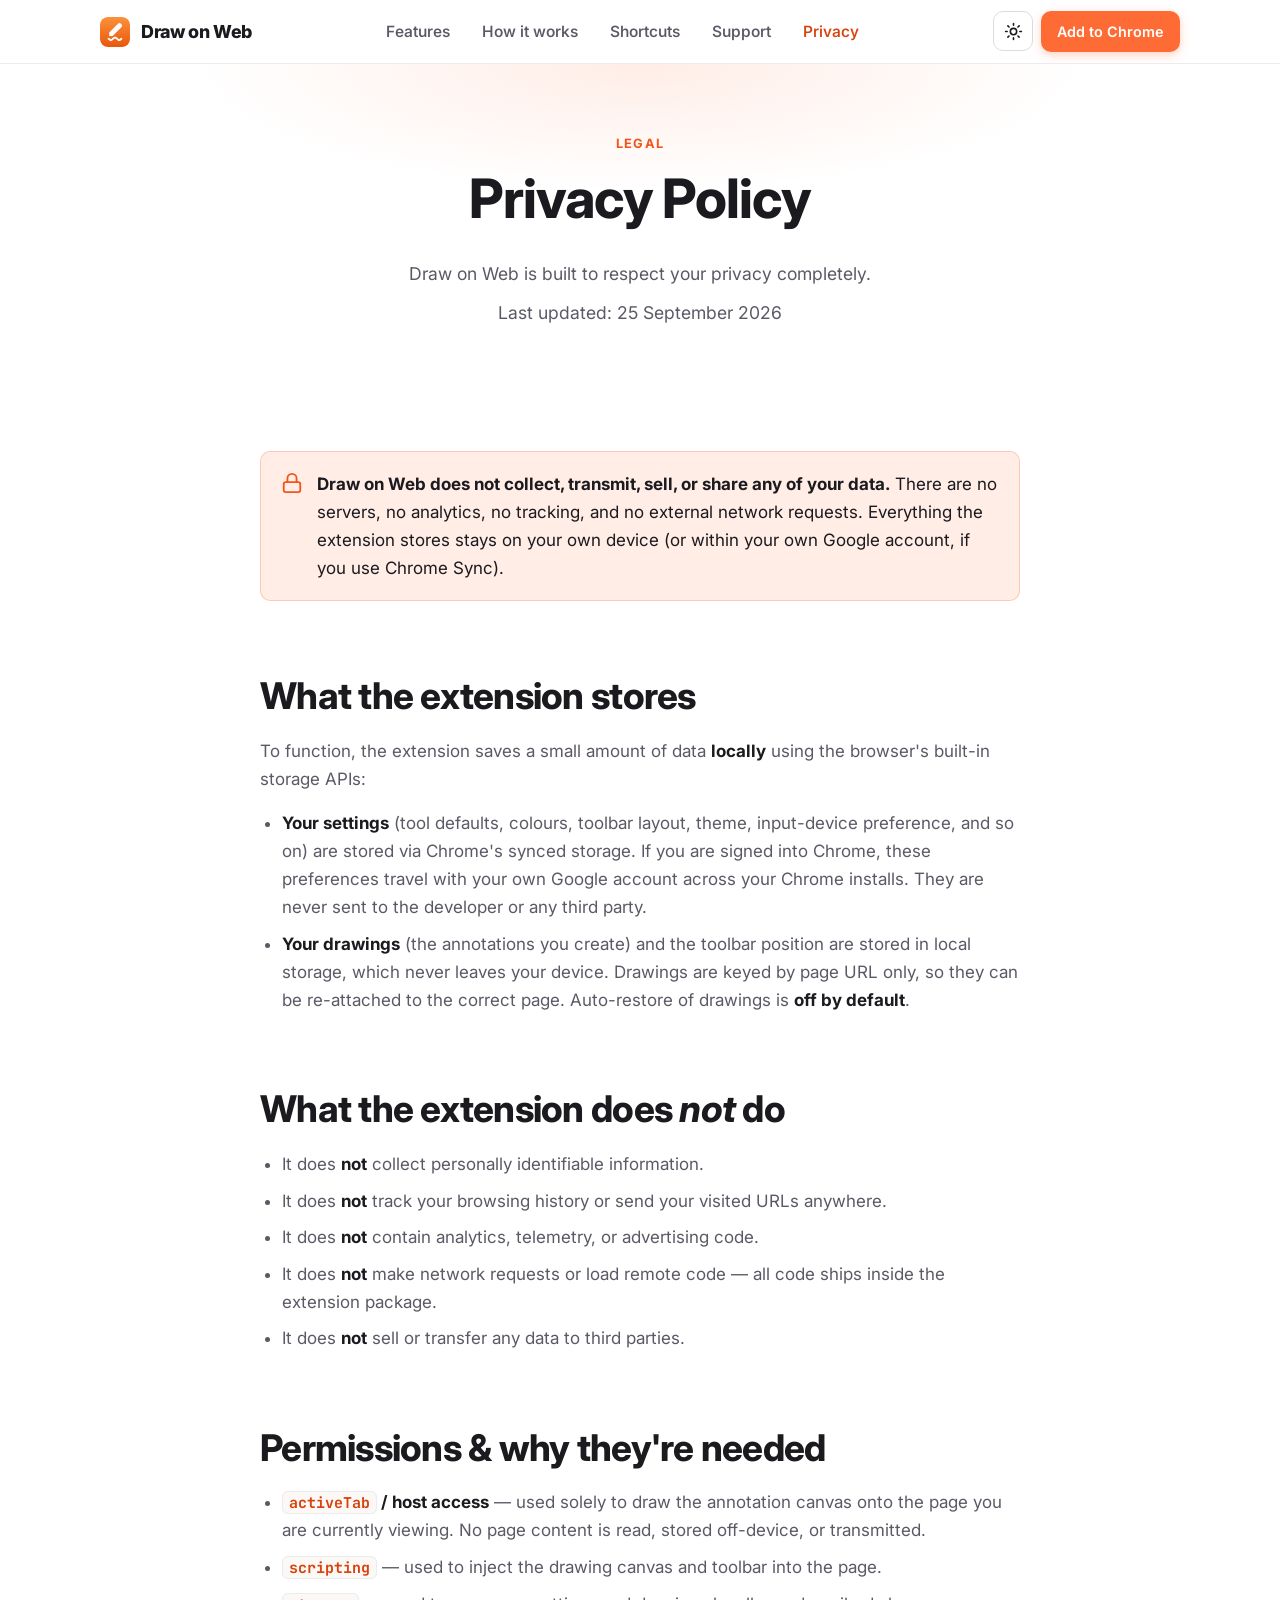
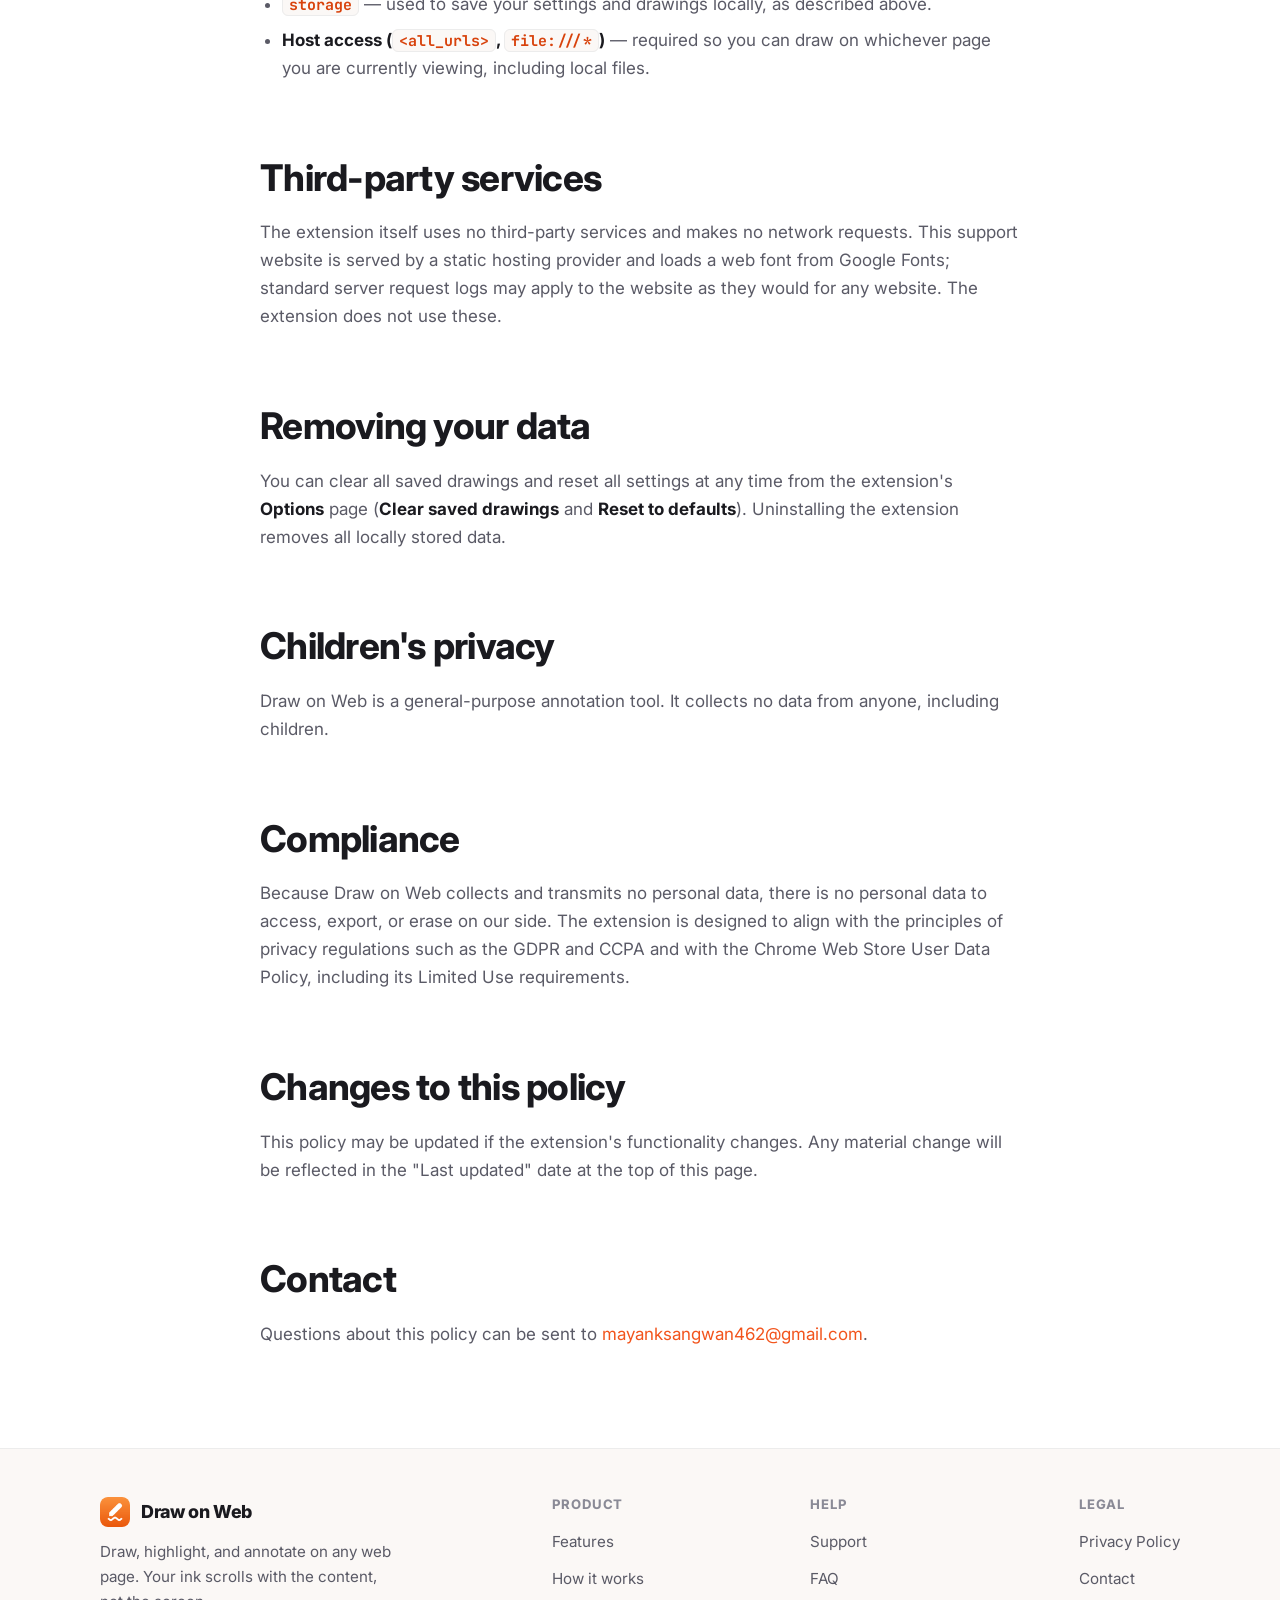
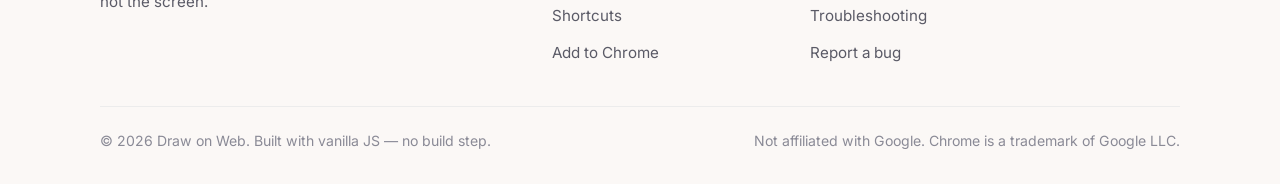
==== docs/privacy.html @ af0098ac "intial commit" ====
<!DOCTYPE html>
<html lang="en" data-theme="light">
<head>
  <meta charset="UTF-8" />
  <meta name="viewport" content="width=device-width, initial-scale=1.0" />
  <title>Privacy Policy — Draw on Web</title>
  <meta name="description" content="Draw on Web collects no personal data. This privacy policy explains what is stored locally on your device and what the extension never does." />
  <meta name="theme-color" content="#ff6b35" />

  <meta property="og:type" content="website" />
  <meta property="og:title" content="Privacy Policy — Draw on Web" />
  <meta property="og:description" content="Draw on Web collects no personal data. No servers, no analytics, no tracking." />
  <meta property="og:image" content="assets/icon-128.png" />

  <link rel="icon" type="image/png" sizes="32x32" href="assets/icon-32.png" />
  <link rel="icon" type="image/png" sizes="16x16" href="assets/icon-16.png" />
  <link rel="apple-touch-icon" href="assets/icon-128.png" />

  <link rel="preconnect" href="https://fonts.googleapis.com" />
  <link rel="preconnect" href="https://fonts.gstatic.com" crossorigin />
  <link href="https://fonts.googleapis.com/css2?family=Inter:wght@400;500;550;600;650;700;750;800&family=JetBrains+Mono:wght@400;500&display=swap" rel="stylesheet" />

  <link rel="stylesheet" href="styles.css" />
</head>
<body>
  <a class="skip-link" href="#main">Skip to content</a>

  <!-- ===================== NAV ===================== -->
  <header class="nav">
    <div class="container nav-inner">
      <a class="brand" href="index.html">
        <img src="assets/icon-48.png" alt="" />
        Draw on Web
      </a>

      <nav class="nav-links" id="nav-links" aria-label="Primary">
        <a href="index.html#features">Features</a>
        <a href="index.html#how">How it works</a>
        <a href="index.html#shortcuts">Shortcuts</a>
        <a href="support.html">Support</a>
        <a href="privacy.html" class="active">Privacy</a>
        <a class="nav-cta" data-store-link href="#">Add to Chrome</a>
      </nav>

      <div class="nav-actions">
        <button class="icon-btn theme-toggle" data-theme-toggle type="button" aria-label="Toggle dark mode" title="Toggle dark mode">
          <svg class="sun" viewBox="0 0 24 24" fill="none" stroke="currentColor" stroke-width="2" stroke-linecap="round" stroke-linejoin="round"><circle cx="12" cy="12" r="4"/><path d="M12 2v2M12 20v2M4.93 4.93l1.41 1.41M17.66 17.66l1.41 1.41M2 12h2M20 12h2M6.34 17.66l-1.41 1.41M19.07 4.93l-1.41 1.41"/></svg>
          <svg class="moon" viewBox="0 0 24 24" fill="none" stroke="currentColor" stroke-width="2" stroke-linecap="round" stroke-linejoin="round"><path d="M12 3a6 6 0 0 0 9 9 9 9 0 1 1-9-9Z"/></svg>
        </button>
        <a class="btn btn-primary nav-cta nav-cta-desktop" data-store-link href="#">Add to Chrome</a>
        <button class="icon-btn menu-toggle" data-menu-toggle type="button" aria-label="Open menu" aria-expanded="false" aria-controls="nav-links">
          <svg viewBox="0 0 24 24" fill="none" stroke="currentColor" stroke-width="2" stroke-linecap="round" stroke-linejoin="round"><line x1="3" y1="6" x2="21" y2="6"/><line x1="3" y1="12" x2="21" y2="12"/><line x1="3" y1="18" x2="21" y2="18"/></svg>
        </button>
      </div>
    </div>
  </header>

  <!-- ===================== HEADER ===================== -->
  <header class="page-header">
    <div class="container">
      <span class="eyebrow">Legal</span>
      <h1>Privacy Policy</h1>
      <p>Draw on Web is built to respect your privacy completely.</p>
      <p class="updated">Last updated: 25 September 2026</p>
    </div>
  </header>

  <main id="main" class="section">
    <div class="container">
      <div class="prose">

        <div class="callout">
          <svg viewBox="0 0 24 24" fill="none" stroke="currentColor" stroke-width="2" stroke-linecap="round" stroke-linejoin="round"><rect x="3" y="11" width="18" height="11" rx="2"/><path d="M7 11V7a5 5 0 0 1 10 0v4"/></svg>
          <p><strong>Draw on Web does not collect, transmit, sell, or share any of your data.</strong> There are no servers, no analytics, no tracking, and no external network requests. Everything the extension stores stays on your own device (or within your own Google account, if you use Chrome Sync).</p>
        </div>

        <h2>What the extension stores</h2>
        <p>To function, the extension saves a small amount of data <strong>locally</strong> using the browser's built-in storage APIs:</p>
        <ul>
          <li><strong>Your settings</strong> (tool defaults, colours, toolbar layout, theme, input-device preference, and so on) are stored via Chrome's synced storage. If you are signed into Chrome, these preferences travel with your own Google account across your Chrome installs. They are never sent to the developer or any third party.</li>
          <li><strong>Your drawings</strong> (the annotations you create) and the toolbar position are stored in local storage, which never leaves your device. Drawings are keyed by page URL only, so they can be re-attached to the correct page. Auto-restore of drawings is <strong>off by default</strong>.</li>
        </ul>

        <h2>What the extension does <em>not</em> do</h2>
        <ul>
          <li>It does <strong>not</strong> collect personally identifiable information.</li>
          <li>It does <strong>not</strong> track your browsing history or send your visited URLs anywhere.</li>
          <li>It does <strong>not</strong> contain analytics, telemetry, or advertising code.</li>
          <li>It does <strong>not</strong> make network requests or load remote code — all code ships inside the extension package.</li>
          <li>It does <strong>not</strong> sell or transfer any data to third parties.</li>
        </ul>

        <h2>Permissions &amp; why they're needed</h2>
        <ul>
          <li><strong><code>activeTab</code> / host access</strong> — used solely to draw the annotation canvas onto the page you are currently viewing. No page content is read, stored off-device, or transmitted.</li>
          <li><strong><code>scripting</code></strong> — used to inject the drawing canvas and toolbar into the page.</li>
          <li><strong><code>storage</code></strong> — used to save your settings and drawings locally, as described above.</li>
          <li><strong>Host access (<code>&lt;all_urls&gt;</code>, <code>file:///*</code>)</strong> — required so you can draw on whichever page you are currently viewing, including local files.</li>
        </ul>

        <h2>Third-party services</h2>
        <p>The extension itself uses no third-party services and makes no network requests. This support website is served by a static hosting provider and loads a web font from Google Fonts; standard server request logs may apply to the website as they would for any website. The extension does not use these.</p>

        <h2>Removing your data</h2>
        <p>You can clear all saved drawings and reset all settings at any time from the extension's <strong>Options</strong> page (<strong>Clear saved drawings</strong> and <strong>Reset to defaults</strong>). Uninstalling the extension removes all locally stored data.</p>

        <h2>Children's privacy</h2>
        <p>Draw on Web is a general-purpose annotation tool. It collects no data from anyone, including children.</p>

        <h2>Compliance</h2>
        <p>Because Draw on Web collects and transmits no personal data, there is no personal data to access, export, or erase on our side. The extension is designed to align with the principles of privacy regulations such as the GDPR and CCPA and with the Chrome Web Store User Data Policy, including its Limited Use requirements.</p>

        <h2>Changes to this policy</h2>
        <p>This policy may be updated if the extension's functionality changes. Any material change will be reflected in the "Last updated" date at the top of this page.</p>

        <h2>Contact</h2>
        <p>Questions about this policy can be sent to <a data-email-link data-email-text href="#">loading…</a>.</p>

      </div>
    </div>
  </main>

  <!-- ===================== FOOTER ===================== -->
  <footer class="footer">
    <div class="container">
      <div class="footer-inner">
        <div>
          <a class="brand" href="index.html"><img src="assets/icon-48.png" alt="" /> Draw on Web</a>
          <p class="footer-about">Draw, highlight, and annotate on any web page. Your ink scrolls with the content, not the screen.</p>
        </div>
        <div class="footer-col">
          <h4>Product</h4>
          <ul>
            <li><a href="index.html#features">Features</a></li>
            <li><a href="index.html#how">How it works</a></li>
            <li><a href="index.html#shortcuts">Shortcuts</a></li>
            <li><a data-store-link href="#">Add to Chrome</a></li>
          </ul>
        </div>
        <div class="footer-col">
          <h4>Help</h4>
          <ul>
            <li><a href="support.html">Support</a></li>
            <li><a href="support.html#faq">FAQ</a></li>
            <li><a href="support.html#troubleshooting">Troubleshooting</a></li>
            <li><a data-issues-link href="#">Report a bug</a></li>
          </ul>
        </div>
        <div class="footer-col">
          <h4>Legal</h4>
          <ul>
            <li><a href="privacy.html">Privacy Policy</a></li>
            <li><a data-email-link href="#">Contact</a></li>
          </ul>
        </div>
      </div>
      <div class="footer-bottom">
        <span>© <span data-year>2026</span> Draw on Web. Built with vanilla JS — no build step.</span>
        <span>Not affiliated with Google. Chrome is a trademark of Google LLC.</span>
      </div>
    </div>
  </footer>

  <script src="script.js"></script>
</body>
</html>
---- docs/styles.css ----
/* ==========================================================================
   Draw on Web — support site styles
   Hand-written CSS, no framework. Light theme by default; [data-theme="dark"]
   on <html> flips the design tokens. All colors/spacing live in :root so the
   whole site re-themes from one place.
   ========================================================================== */

/* ---- Design tokens ------------------------------------------------------- */
:root {
  /* Brand */
  --brand: #ff6b35;
  --brand-600: #f2541c;
  --brand-700: #d8420c;
  --brand-soft: rgba(255, 107, 53, 0.12);

  /* Light surfaces */
  --bg: #ffffff;
  --bg-alt: #fbf8f6;
  --bg-elevated: #ffffff;
  --card: #ffffff;
  --border: #ececec;
  --border-strong: #dcdcdc;

  /* Text */
  --text: #1a1a1f;
  --text-dim: #5a5a66;
  --text-faint: #8a8a96;
  --on-brand: #ffffff;

  /* Effects */
  --shadow-sm: 0 1px 2px rgba(17, 17, 26, 0.05), 0 2px 6px rgba(17, 17, 26, 0.04);
  --shadow-md: 0 4px 12px rgba(17, 17, 26, 0.08), 0 10px 30px rgba(17, 17, 26, 0.06);
  --shadow-lg: 0 10px 40px rgba(17, 17, 26, 0.12);
  --ring: 0 0 0 3px rgba(255, 107, 53, 0.35);

  /* Shape */
  --radius-sm: 10px;
  --radius: 16px;
  --radius-lg: 24px;

  /* Layout */
  --maxw: 1120px;
  --nav-h: 64px;

  --font: "Inter", system-ui, -apple-system, "Segoe UI", Roboto, Helvetica, Arial, sans-serif;
  --mono: "JetBrains Mono", ui-monospace, "SFMono-Regular", Menlo, Consolas, monospace;
}

/* Dark theme */
[data-theme="dark"] {
  --bg: #0e0e12;
  --bg-alt: #15151b;
  --bg-elevated: #1a1a22;
  --card: #17171e;
  --border: #26262f;
  --border-strong: #33333f;

  --text: #f3f3f6;
  --text-dim: #b6b6c2;
  --text-faint: #80808e;

  --brand-soft: rgba(255, 107, 53, 0.16);
  --shadow-sm: 0 1px 2px rgba(0, 0, 0, 0.4);
  --shadow-md: 0 8px 24px rgba(0, 0, 0, 0.45);
  --shadow-lg: 0 16px 48px rgba(0, 0, 0, 0.55);
}

/* ---- Base ---------------------------------------------------------------- */
*,
*::before,
*::after { box-sizing: border-box; }

html {
  scroll-behavior: smooth;
  scroll-padding-top: calc(var(--nav-h) + 16px);
  -webkit-text-size-adjust: 100%;
}

@media (prefers-reduced-motion: reduce) {
  html { scroll-behavior: auto; }
  *, *::before, *::after { animation-duration: 0.001ms !important; transition-duration: 0.001ms !important; }
}

body {
  margin: 0;
  font-family: var(--font);
  background: var(--bg);
  color: var(--text);
  line-height: 1.65;
  font-size: 17px;
  -webkit-font-smoothing: antialiased;
  text-rendering: optimizeLegibility;
  transition: background-color 0.3s ease, color 0.3s ease;
}

img { max-width: 100%; display: block; }

a { color: var(--brand-600); text-decoration: none; }
a:hover { text-decoration: underline; }

h1, h2, h3, h4 { line-height: 1.2; letter-spacing: -0.02em; margin: 0 0 0.5em; font-weight: 750; }
h1 { font-size: clamp(2.1rem, 5vw, 3.4rem); }
h2 { font-size: clamp(1.6rem, 3.4vw, 2.3rem); }
h3 { font-size: 1.2rem; }
p { margin: 0 0 1rem; }

:focus-visible { outline: none; box-shadow: var(--ring); border-radius: 6px; }

.container { width: 100%; max-width: var(--maxw); margin: 0 auto; padding: 0 20px; }

.section { padding: 84px 0; }
.section-alt { background: var(--bg-alt); }

.eyebrow {
  display: inline-block;
  font-size: 0.8rem;
  font-weight: 700;
  letter-spacing: 0.08em;
  text-transform: uppercase;
  color: var(--brand-600);
  margin-bottom: 12px;
}

.section-head { max-width: 680px; margin: 0 auto 48px; text-align: center; }
.section-head p { color: var(--text-dim); font-size: 1.08rem; margin: 0; }

.lead { font-size: 1.15rem; color: var(--text-dim); }

/* ---- Skip link ----------------------------------------------------------- */
.skip-link {
  position: absolute;
  left: -9999px;
  top: 8px;
  z-index: 200;
  background: var(--brand);
  color: #fff;
  padding: 10px 16px;
  border-radius: 8px;
}
.skip-link:focus { left: 16px; }

/* ---- Buttons ------------------------------------------------------------- */
.btn {
  display: inline-flex;
  align-items: center;
  gap: 9px;
  font-family: inherit;
  font-size: 1rem;
  font-weight: 650;
  padding: 13px 24px;
  border-radius: var(--radius-sm);
  border: 1px solid transparent;
  cursor: pointer;
  transition: transform 0.15s ease, box-shadow 0.2s ease, background-color 0.2s ease, border-color 0.2s ease;
  white-space: nowrap;
  text-decoration: none;
}
.btn:hover { text-decoration: none; transform: translateY(-2px); }
.btn:active { transform: translateY(0); }

.btn-primary {
  background: var(--brand);
  color: var(--on-brand);
  box-shadow: 0 6px 18px rgba(255, 107, 53, 0.35);
}
.btn-primary:hover { background: var(--brand-600); box-shadow: 0 10px 26px rgba(255, 107, 53, 0.45); }

.btn-ghost {
  background: transparent;
  color: var(--text);
  border-color: var(--border-strong);
}
.btn-ghost:hover { background: var(--brand-soft); border-color: var(--brand); color: var(--brand-700); }

.btn-lg { padding: 16px 30px; font-size: 1.08rem; }

.btn svg { width: 19px; height: 19px; }

/* ---- Nav ----------------------------------------------------------------- */
.nav {
  position: sticky;
  top: 0;
  z-index: 100;
  height: var(--nav-h);
  background: color-mix(in srgb, var(--bg) 82%, transparent);
  backdrop-filter: saturate(180%) blur(14px);
  -webkit-backdrop-filter: saturate(180%) blur(14px);
  border-bottom: 1px solid var(--border);
}
.nav-inner {
  height: 100%;
  display: flex;
  align-items: center;
  justify-content: space-between;
  gap: 16px;
}
.brand {
  display: inline-flex;
  align-items: center;
  gap: 11px;
  font-weight: 800;
  font-size: 1.12rem;
  color: var(--text);
  letter-spacing: -0.02em;
}
.brand:hover { text-decoration: none; }
.brand img { width: 30px; height: 30px; border-radius: 8px; }

.nav-links { display: flex; align-items: center; gap: 4px; }
.nav-links a {
  color: var(--text-dim);
  font-weight: 550;
  font-size: 0.97rem;
  padding: 8px 14px;
  border-radius: 9px;
  transition: color 0.15s ease, background-color 0.15s ease;
}
.nav-links a:hover { color: var(--text); background: var(--brand-soft); text-decoration: none; }
.nav-links a.active { color: var(--brand-700); }

.nav-actions { display: flex; align-items: center; gap: 8px; }

.icon-btn {
  display: inline-grid;
  place-items: center;
  width: 40px;
  height: 40px;
  border-radius: 10px;
  border: 1px solid var(--border-strong);
  background: var(--bg-elevated);
  color: var(--text);
  cursor: pointer;
  transition: background-color 0.15s ease, border-color 0.15s ease, color 0.15s ease;
}
.icon-btn:hover { background: var(--brand-soft); border-color: var(--brand); color: var(--brand-700); }
.icon-btn svg { width: 19px; height: 19px; }

/* Theme toggle shows sun or moon depending on current theme */
.theme-toggle .moon { display: none; }
[data-theme="dark"] .theme-toggle .moon { display: block; }
[data-theme="dark"] .theme-toggle .sun { display: none; }

/* "Add to Chrome" CTAs. On desktop the compact button in nav-actions is shown
   and the plain text link inside the dropdown is hidden; on mobile it flips. */
.nav-links .nav-cta { display: none; }
.nav .btn.nav-cta-desktop {
  display: inline-flex;
  padding: 8px 15px;
  font-size: 0.9rem;
  font-weight: 600;
  border-radius: 10px;
  box-shadow: 0 3px 10px rgba(255, 107, 53, 0.3);
}

/* Mobile menu toggle (hamburger) */
.menu-toggle { display: none; }

@media (max-width: 860px) {
  .nav-links {
    position: fixed;
    inset: var(--nav-h) 0 auto 0;
    flex-direction: column;
    align-items: stretch;
    gap: 2px;
    padding: 12px 16px 20px;
    background: var(--bg);
    border-bottom: 1px solid var(--border);
    box-shadow: var(--shadow-md);
    transform: translateY(-140%);
    transition: transform 0.28s cubic-bezier(0.22, 1, 0.36, 1);
    visibility: hidden;
  }
  .nav-links.open { transform: translateY(0); visibility: visible; }
  .nav-links a { padding: 13px 14px; font-size: 1.05rem; }
  .menu-toggle { display: inline-grid; }
  .nav .btn.nav-cta-desktop { display: none; }
  .nav-links .nav-cta { display: block; color: var(--brand-700); font-weight: 650; }
}

/* ---- Hero ---------------------------------------------------------------- */
.hero {
  position: relative;
  overflow: hidden;
  padding: 92px 0 72px;
  text-align: center;
}
.hero::before {
  content: "";
  position: absolute;
  inset: 0;
  background:
    radial-gradient(60% 55% at 50% -8%, var(--brand-soft), transparent 70%),
    radial-gradient(40% 40% at 85% 20%, rgba(255, 107, 53, 0.08), transparent 70%);
  pointer-events: none;
}
.hero > .container { position: relative; }

.pill {
  display: inline-flex;
  align-items: center;
  gap: 8px;
  padding: 6px 14px;
  border-radius: 999px;
  background: var(--brand-soft);
  color: var(--brand-700);
  font-size: 0.86rem;
  font-weight: 650;
  border: 1px solid color-mix(in srgb, var(--brand) 30%, transparent);
  margin-bottom: 22px;
}

.hero h1 { max-width: 15ch; margin-inline: auto; }
.hero .grad { color: var(--brand); }
.hero-sub {
  max-width: 60ch;
  margin: 18px auto 32px;
  font-size: 1.2rem;
  color: var(--text-dim);
}
.hero-cta { display: flex; gap: 14px; justify-content: center; flex-wrap: wrap; }
.hero-note { margin-top: 18px; font-size: 0.92rem; color: var(--text-faint); }

/* Faux browser mock for the hero visual / screenshots */
.mock {
  margin-top: 56px;
  border-radius: var(--radius-lg);
  border: 1px solid var(--border);
  background: var(--card);
  box-shadow: var(--shadow-lg);
  overflow: hidden;
}
.mock-bar {
  display: flex;
  align-items: center;
  gap: 7px;
  padding: 13px 16px;
  border-bottom: 1px solid var(--border);
  background: var(--bg-alt);
}
.mock-bar .dot { width: 11px; height: 11px; border-radius: 50%; background: var(--border-strong); }
.mock-bar .dot:nth-child(1) { background: #ff5f57; }
.mock-bar .dot:nth-child(2) { background: #febc2e; }
.mock-bar .dot:nth-child(3) { background: #28c840; }
.mock-bar .url {
  margin-left: 12px;
  flex: 1;
  height: 26px;
  border-radius: 7px;
  background: var(--bg);
  border: 1px solid var(--border);
  display: flex;
  align-items: center;
  padding: 0 12px;
  font-size: 0.8rem;
  color: var(--text-faint);
  font-family: var(--mono);
}

/* Reusable screenshot placeholder */
.shot {
  position: relative;
  aspect-ratio: 16 / 9;
  display: grid;
  place-items: center;
  text-align: center;
  padding: 24px;
  color: var(--text-faint);
  background:
    repeating-linear-gradient(45deg, var(--bg-alt), var(--bg-alt) 14px, var(--bg) 14px, var(--bg) 28px);
}
.shot-inner {
  display: grid;
  gap: 10px;
  justify-items: center;
  max-width: 420px;
}
.shot svg { width: 42px; height: 42px; color: var(--brand); opacity: 0.8; }
.shot b { color: var(--text-dim); font-size: 1rem; }
.shot span { font-size: 0.86rem; }
.shot.in-card { border-radius: var(--radius); border: 1px dashed var(--border-strong); overflow: hidden; }

/* ---- Feature grid -------------------------------------------------------- */
.grid { display: grid; gap: 22px; }
.grid-3 { grid-template-columns: repeat(3, 1fr); }
.grid-2 { grid-template-columns: repeat(2, 1fr); }
@media (max-width: 900px) { .grid-3 { grid-template-columns: repeat(2, 1fr); } }
@media (max-width: 620px) { .grid-3, .grid-2 { grid-template-columns: 1fr; } }

.card {
  background: var(--card);
  border: 1px solid var(--border);
  border-radius: var(--radius);
  padding: 26px;
  box-shadow: var(--shadow-sm);
  transition: transform 0.2s ease, box-shadow 0.2s ease, border-color 0.2s ease;
}
.card:hover { transform: translateY(-4px); box-shadow: var(--shadow-md); border-color: var(--border-strong); }
.card h3 { margin-bottom: 8px; }
.card p { color: var(--text-dim); margin: 0; font-size: 0.98rem; }

.feature-ico {
  display: inline-grid;
  place-items: center;
  width: 46px;
  height: 46px;
  border-radius: 12px;
  background: var(--brand-soft);
  color: var(--brand-600);
  margin-bottom: 16px;
}
.feature-ico svg { width: 24px; height: 24px; }

/* ---- Steps --------------------------------------------------------------- */
.steps { display: grid; grid-template-columns: repeat(4, 1fr); gap: 22px; counter-reset: step; }
@media (max-width: 900px) { .steps { grid-template-columns: repeat(2, 1fr); } }
@media (max-width: 520px) { .steps { grid-template-columns: 1fr; } }
.step {
  position: relative;
  padding: 26px 22px 22px;
  background: var(--card);
  border: 1px solid var(--border);
  border-radius: var(--radius);
  box-shadow: var(--shadow-sm);
}
.step .num {
  display: inline-grid;
  place-items: center;
  width: 38px;
  height: 38px;
  border-radius: 11px;
  background: var(--brand);
  color: #fff;
  font-weight: 800;
  margin-bottom: 14px;
}
.step h3 { margin-bottom: 6px; font-size: 1.08rem; }
.step p { color: var(--text-dim); margin: 0; font-size: 0.95rem; }

/* ---- Keyboard shortcuts -------------------------------------------------- */
kbd {
  display: inline-block;
  min-width: 26px;
  text-align: center;
  padding: 3px 8px;
  font-family: var(--mono);
  font-size: 0.82rem;
  line-height: 1.4;
  color: var(--text);
  background: var(--bg-elevated);
  border: 1px solid var(--border-strong);
  border-bottom-width: 2px;
  border-radius: 7px;
  box-shadow: var(--shadow-sm);
}

.table-wrap {
  overflow-x: auto;
  border: 1px solid var(--border);
  border-radius: var(--radius);
  background: var(--card);
  box-shadow: var(--shadow-sm);
}
table { width: 100%; border-collapse: collapse; font-size: 0.97rem; }
th, td { text-align: left; padding: 14px 18px; border-bottom: 1px solid var(--border); vertical-align: middle; }
th { font-size: 0.78rem; text-transform: uppercase; letter-spacing: 0.06em; color: var(--text-faint); background: var(--bg-alt); }
tr:last-child td { border-bottom: none; }
td .t-name { font-weight: 600; }
td .t-note { color: var(--text-dim); }

/* Compact shortcut chips grid (used on homepage) */
.keys { display: grid; grid-template-columns: repeat(auto-fill, minmax(230px, 1fr)); gap: 12px; }
.key-row {
  display: flex;
  align-items: center;
  justify-content: space-between;
  gap: 14px;
  padding: 14px 16px;
  background: var(--card);
  border: 1px solid var(--border);
  border-radius: var(--radius-sm);
}
.key-row span { color: var(--text-dim); font-size: 0.95rem; }
.key-row .combo { display: inline-flex; gap: 5px; align-items: center; flex-shrink: 0; }

/* ---- Prose (support / privacy body copy) --------------------------------- */
.prose { max-width: 760px; margin: 0 auto; }
.prose h2 { margin-top: 2em; scroll-margin-top: calc(var(--nav-h) + 20px); }
.prose h2:first-child { margin-top: 0; }
.prose h3 { margin-top: 1.6em; }
.prose ul, .prose ol { padding-left: 1.3em; margin: 0 0 1.2em; }
.prose li { margin-bottom: 0.5em; color: var(--text-dim); }
.prose li strong, .prose p strong { color: var(--text); }
.prose p { color: var(--text-dim); }

.callout {
  display: flex;
  gap: 14px;
  padding: 18px 20px;
  border-radius: var(--radius-sm);
  background: var(--brand-soft);
  border: 1px solid color-mix(in srgb, var(--brand) 28%, transparent);
  margin: 0 0 1.4em;
}
.callout svg { width: 22px; height: 22px; color: var(--brand-600); flex-shrink: 0; margin-top: 2px; }
.callout p { margin: 0; color: var(--text); }
.callout.warn { background: rgba(255, 184, 0, 0.12); border-color: rgba(255, 184, 0, 0.4); }
.callout.warn svg { color: #c98a00; }

code {
  font-family: var(--mono);
  font-size: 0.88em;
  background: var(--bg-alt);
  border: 1px solid var(--border);
  padding: 1px 6px;
  border-radius: 6px;
  color: var(--brand-700);
}
pre {
  background: var(--bg-alt);
  border: 1px solid var(--border);
  border-radius: var(--radius-sm);
  padding: 16px 18px;
  overflow-x: auto;
  font-family: var(--mono);
  font-size: 0.86rem;
  line-height: 1.6;
  color: var(--text);
}
pre code { background: none; border: none; padding: 0; color: inherit; }

/* ---- FAQ accordion ------------------------------------------------------- */
.faq { max-width: 820px; margin: 0 auto; display: grid; gap: 12px; }
.faq-item {
  background: var(--card);
  border: 1px solid var(--border);
  border-radius: var(--radius-sm);
  overflow: hidden;
  transition: border-color 0.2s ease, box-shadow 0.2s ease;
}
.faq-item.open { border-color: var(--brand); box-shadow: var(--shadow-sm); }
.faq-q {
  width: 100%;
  display: flex;
  align-items: center;
  justify-content: space-between;
  gap: 16px;
  padding: 18px 20px;
  background: none;
  border: none;
  font-family: inherit;
  font-size: 1.03rem;
  font-weight: 600;
  color: var(--text);
  text-align: left;
  cursor: pointer;
}
.faq-q .chev { flex-shrink: 0; transition: transform 0.25s ease; color: var(--brand-600); }
.faq-item.open .chev { transform: rotate(180deg); }
.faq-a { max-height: 0; overflow: hidden; transition: max-height 0.3s ease; }
.faq-a-inner { padding: 0 20px 18px; color: var(--text-dim); }
.faq-a-inner p { margin: 0; }
.faq-a-inner p + p { margin-top: 0.8em; }

/* ---- Contact / anchor cards --------------------------------------------- */
.contact-grid { display: grid; grid-template-columns: repeat(3, 1fr); gap: 18px; }
@media (max-width: 760px) { .contact-grid { grid-template-columns: 1fr; } }
.contact-card { text-align: center; }
.contact-card .feature-ico { margin-inline: auto; }
.contact-card a { font-weight: 650; }

/* ---- CTA band ------------------------------------------------------------ */
.cta-band {
  text-align: center;
  padding: 72px 28px;
  border-radius: var(--radius-lg);
  background: linear-gradient(135deg, var(--brand), var(--brand-700));
  color: #fff;
  box-shadow: var(--shadow-lg);
}
.cta-band h2 { color: #fff; }
.cta-band p { color: rgba(255, 255, 255, 0.9); max-width: 48ch; margin: 0 auto 26px; font-size: 1.1rem; }
.cta-band .btn-primary { background: #fff; color: var(--brand-700); box-shadow: 0 8px 24px rgba(0,0,0,0.2); }
.cta-band .btn-primary:hover { background: #fff5f0; }

/* ---- Footer -------------------------------------------------------------- */
.footer {
  border-top: 1px solid var(--border);
  background: var(--bg-alt);
  padding: 48px 0 32px;
}
.footer-inner { display: flex; justify-content: space-between; gap: 32px; flex-wrap: wrap; }
.footer .brand { margin-bottom: 12px; }
.footer-col h4 { font-size: 0.82rem; text-transform: uppercase; letter-spacing: 0.06em; color: var(--text-faint); margin-bottom: 14px; }
.footer-col ul { list-style: none; padding: 0; margin: 0; display: grid; gap: 9px; }
.footer-col a { color: var(--text-dim); font-size: 0.95rem; }
.footer-col a:hover { color: var(--brand-600); }
.footer-about { max-width: 300px; color: var(--text-dim); font-size: 0.95rem; }
.footer-bottom {
  margin-top: 40px;
  padding-top: 22px;
  border-top: 1px solid var(--border);
  display: flex;
  justify-content: space-between;
  gap: 16px;
  flex-wrap: wrap;
  color: var(--text-faint);
  font-size: 0.88rem;
}

/* ---- Scroll-reveal animation -------------------------------------------- */
.reveal { opacity: 0; transform: translateY(18px); transition: opacity 0.6s ease, transform 0.6s ease; }
.reveal.visible { opacity: 1; transform: none; }

/* ---- Page header (support / privacy) ------------------------------------ */
.page-header {
  padding: 64px 0 40px;
  text-align: center;
  background:
    radial-gradient(50% 60% at 50% 0%, var(--brand-soft), transparent 70%);
}
.page-header p { color: var(--text-dim); max-width: 60ch; margin: 10px auto 0; font-size: 1.1rem; }
.updated { font-size: 0.9rem; color: var(--text-faint); margin-top: 14px; }
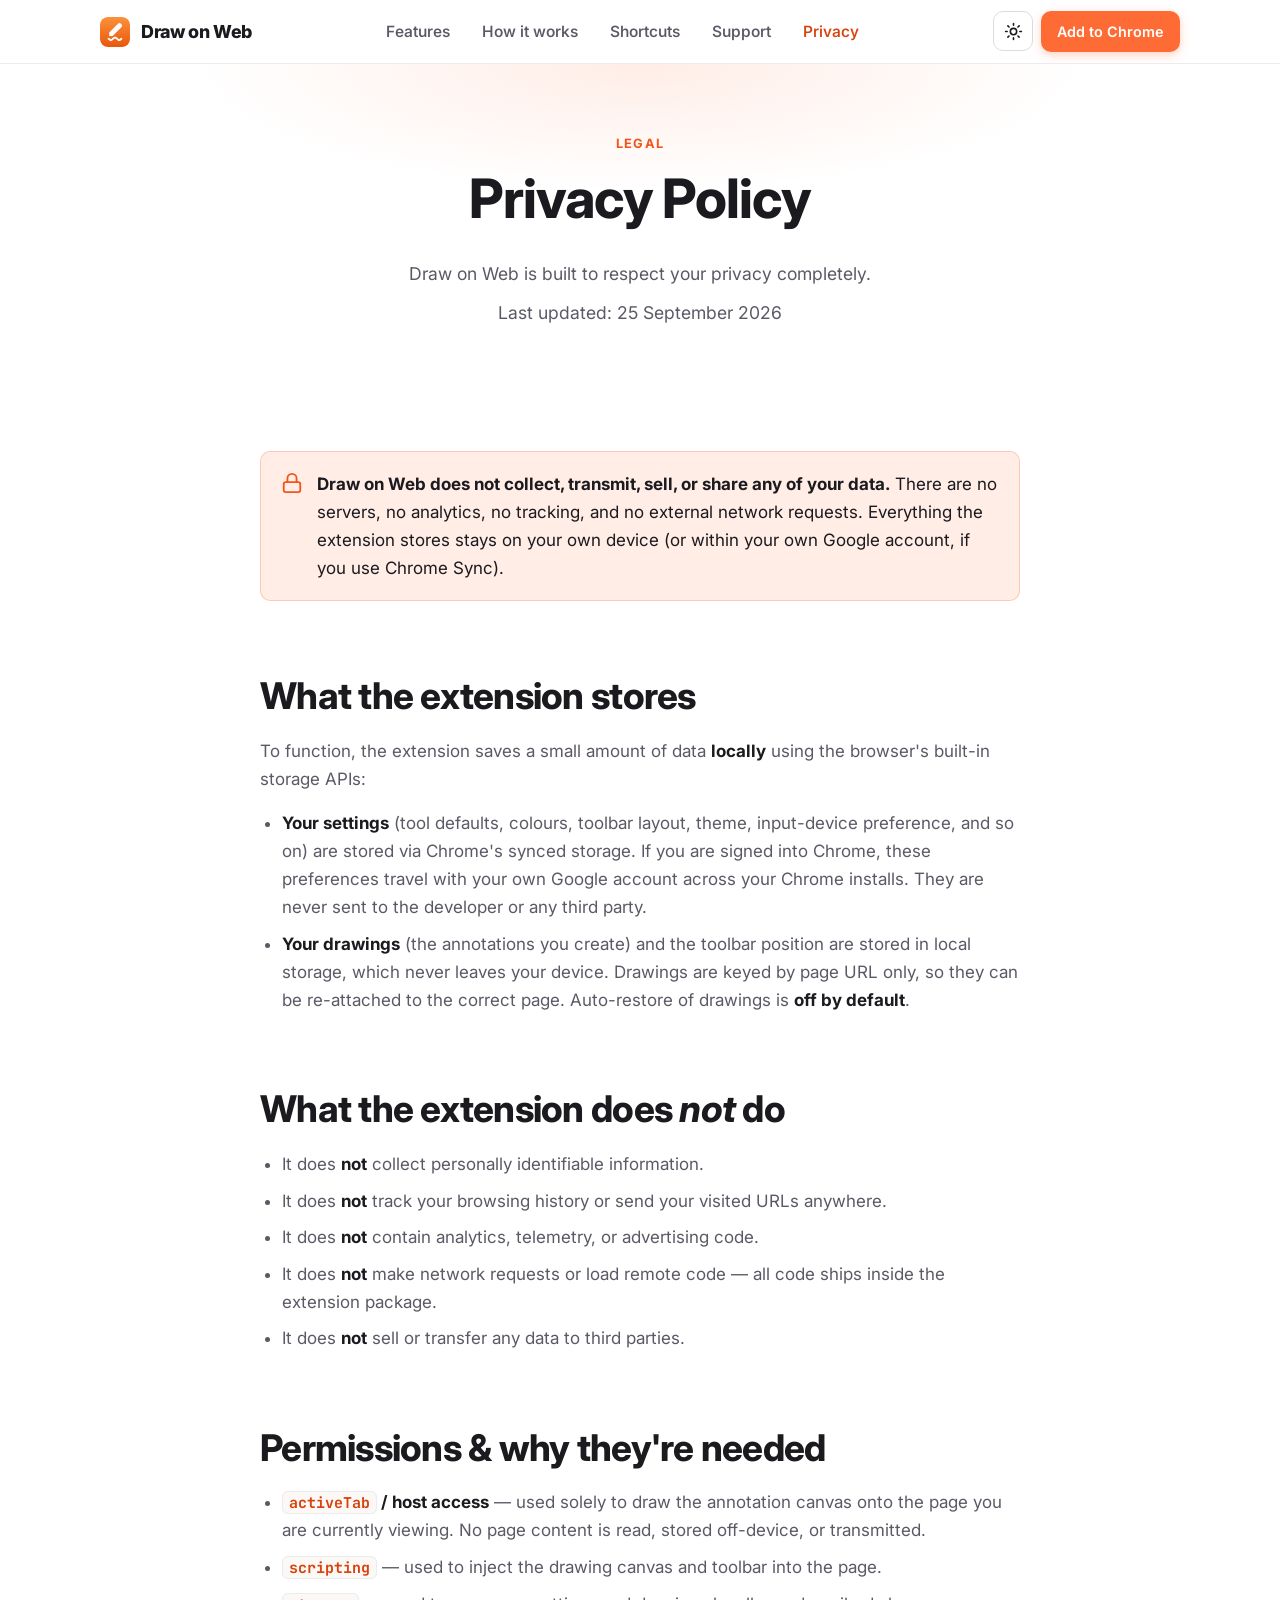
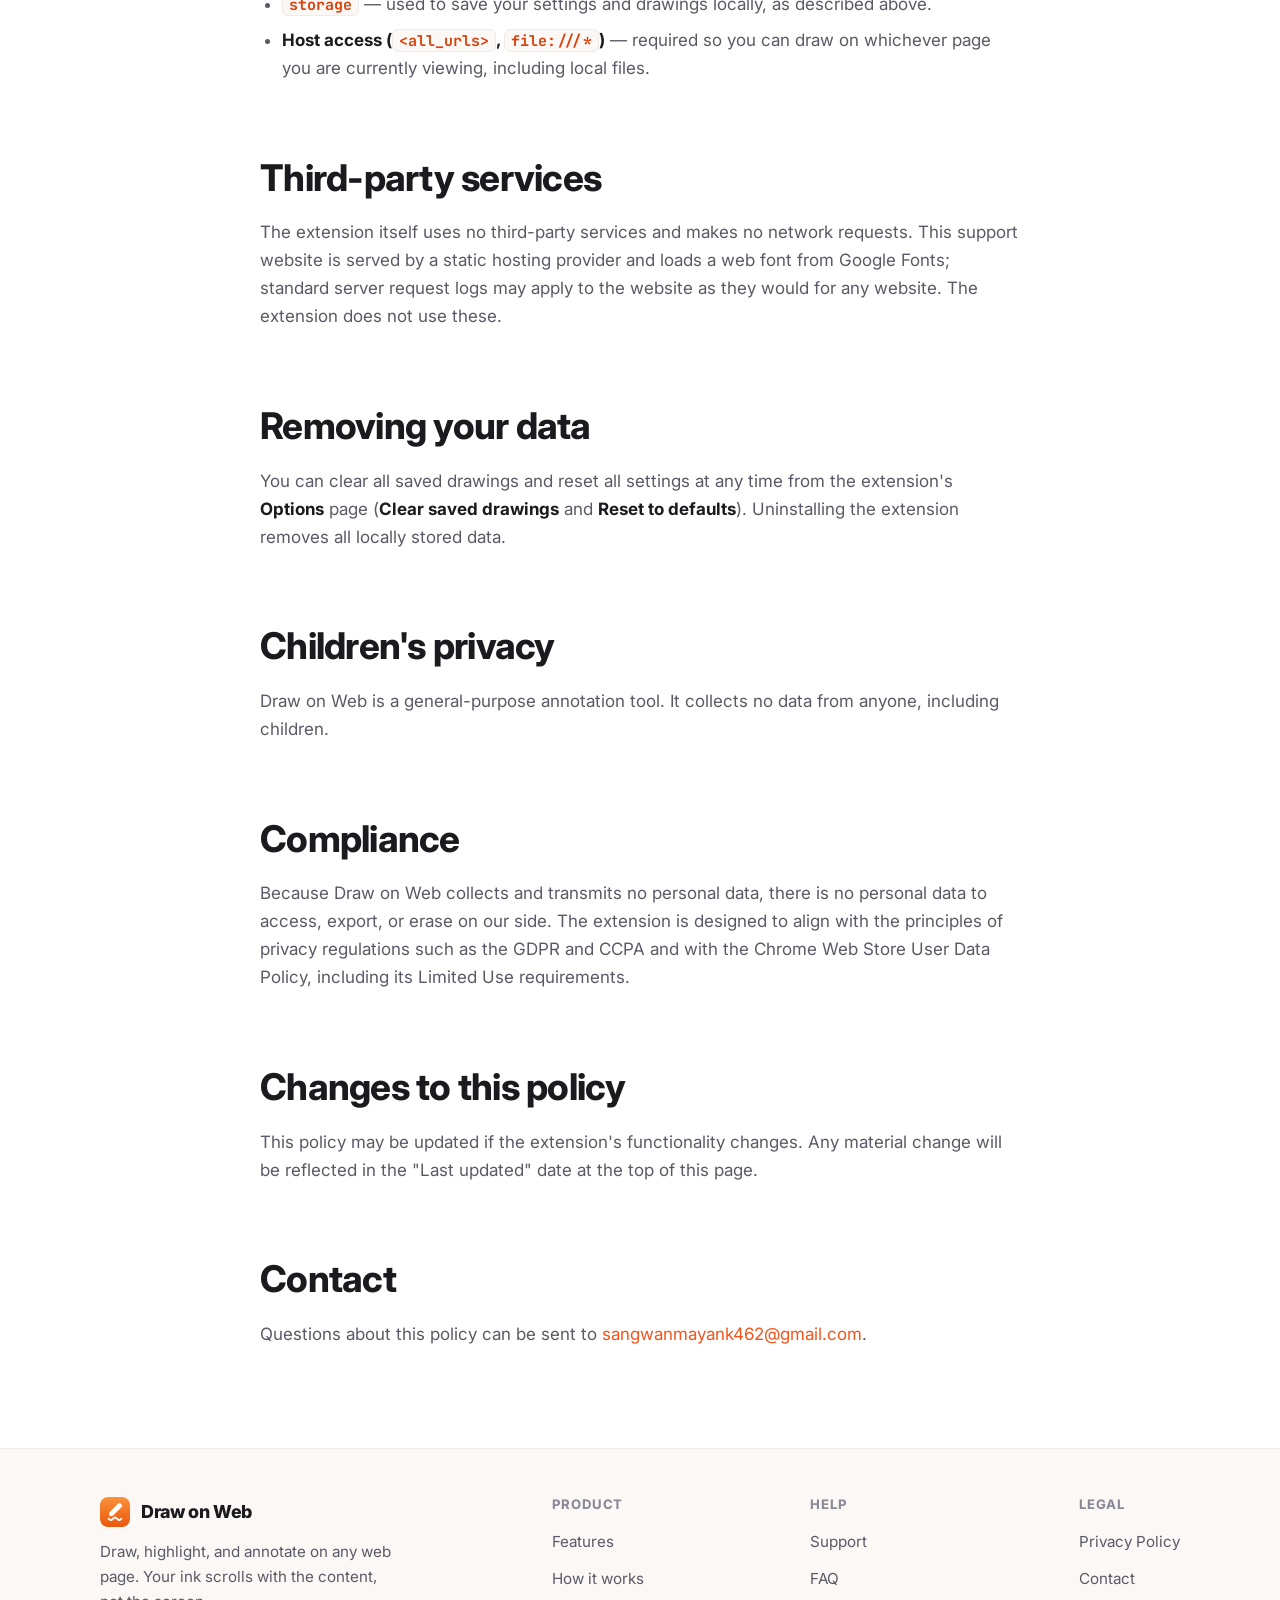
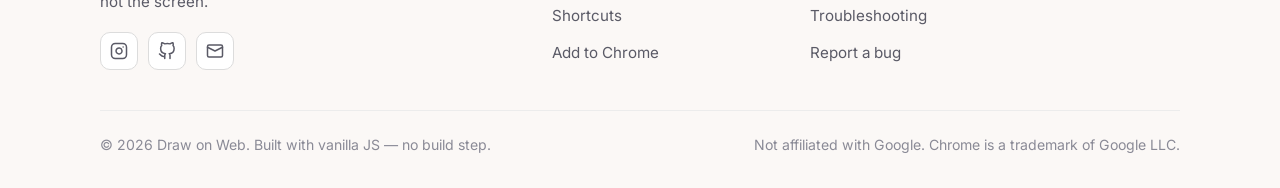
==== commit 142a4fec: "intial commit" ====
--- a/docs/privacy.html
+++ b/docs/privacy.html
@@ -127,6 +127,17 @@
         <div>
           <a class="brand" href="index.html"><img src="assets/icon-48.png" alt="" /> Draw on Web</a>
           <p class="footer-about">Draw, highlight, and annotate on any web page. Your ink scrolls with the content, not the screen.</p>
+          <div class="socials">
+            <a class="social" data-instagram-link href="#" aria-label="Instagram">
+              <svg viewBox="0 0 24 24" fill="none" stroke="currentColor" stroke-width="2" stroke-linecap="round" stroke-linejoin="round"><rect x="2" y="2" width="20" height="20" rx="5"/><path d="M16 11.37A4 4 0 1 1 12.63 8 4 4 0 0 1 16 11.37z"/><line x1="17.5" y1="6.5" x2="17.51" y2="6.5"/></svg>
+            </a>
+            <a class="social" data-repo-link href="#" aria-label="GitHub">
+              <svg viewBox="0 0 24 24" fill="none" stroke="currentColor" stroke-width="2" stroke-linecap="round" stroke-linejoin="round"><path d="M9 19c-5 1.5-5-2.5-7-3m14 6v-3.87a3.37 3.37 0 0 0-.94-2.61c3.14-.35 6.44-1.54 6.44-7A5.44 5.44 0 0 0 20 4.77 5.07 5.07 0 0 0 19.91 1S18.73.65 16 2.48a13.38 13.38 0 0 0-7 0C6.27.65 5.09 1 5.09 1A5.07 5.07 0 0 0 5 4.77a5.44 5.44 0 0 0-1.5 3.78c0 5.42 3.3 6.61 6.44 7A3.37 3.37 0 0 0 9 18.13V22"/></svg>
+            </a>
+            <a class="social" data-email-link href="#" aria-label="Email">
+              <svg viewBox="0 0 24 24" fill="none" stroke="currentColor" stroke-width="2" stroke-linecap="round" stroke-linejoin="round"><rect x="2" y="4" width="20" height="16" rx="2"/><path d="m22 7-10 5L2 7"/></svg>
+            </a>
+          </div>
         </div>
         <div class="footer-col">
           <h4>Product</h4>
--- a/docs/styles.css
+++ b/docs/styles.css
@@ -295,6 +295,21 @@
 }
 .hero > .container { position: relative; }
 
+/* Staggered entrance for the above-the-fold content (first impression) */
+@keyframes dow-rise {
+  from { opacity: 0; transform: translateY(18px); }
+  to { opacity: 1; transform: none; }
+}
+.hero .pill,
+.hero h1,
+.hero-sub,
+.hero-cta,
+.hero-note { animation: dow-rise 0.7s cubic-bezier(0.22, 1, 0.36, 1) both; }
+.hero h1 { animation-delay: 0.06s; }
+.hero-sub { animation-delay: 0.12s; }
+.hero-cta { animation-delay: 0.18s; }
+.hero-note { animation-delay: 0.24s; }
+
 .pill {
   display: inline-flex;
   align-items: center;
@@ -320,7 +335,7 @@
 .hero-cta { display: flex; gap: 14px; justify-content: center; flex-wrap: wrap; }
 .hero-note { margin-top: 18px; font-size: 0.92rem; color: var(--text-faint); }
 
-/* Faux browser mock for the hero visual / screenshots */
+/* Faux browser mock that frames the hero illustration */
 .mock {
   margin-top: 56px;
   border-radius: var(--radius-lg);
@@ -356,28 +371,18 @@
   font-family: var(--mono);
 }
 
-/* Reusable screenshot placeholder */
-.shot {
-  position: relative;
-  aspect-ratio: 16 / 9;
-  display: grid;
-  place-items: center;
-  text-align: center;
-  padding: 24px;
-  color: var(--text-faint);
-  background:
-    repeating-linear-gradient(45deg, var(--bg-alt), var(--bg-alt) 14px, var(--bg) 14px, var(--bg) 28px);
-}
-.shot-inner {
-  display: grid;
-  gap: 10px;
-  justify-items: center;
-  max-width: 420px;
-}
-.shot svg { width: 42px; height: 42px; color: var(--brand); opacity: 0.8; }
-.shot b { color: var(--text-dim); font-size: 1rem; }
-.shot span { font-size: 0.86rem; }
-.shot.in-card { border-radius: var(--radius); border: 1px dashed var(--border-strong); overflow: hidden; }
+/* Hero illustration — a pure-SVG "annotated page" scene, theme-aware */
+.hero-art { padding: 26px 24px; background: var(--bg-alt); }
+.hero-art svg { width: 100%; height: auto; display: block; }
+.ink-strong { fill: var(--text); opacity: 0.85; }
+.ink-line { fill: var(--border-strong); }
+.ink-hi { fill: var(--brand); opacity: 0.22; }
+.ink-stroke { fill: none; stroke: var(--brand); stroke-width: 4; stroke-linecap: round; stroke-linejoin: round; }
+.ink-stroke.thin { stroke-width: 3; }
+.ink-bar { fill: var(--bg-elevated); stroke: var(--border); stroke-width: 1.5; }
+.ink-dot { fill: var(--text-faint); }
+.ink-dot.active { fill: var(--brand); }
+.ink-color { fill: var(--brand); }
 
 /* ---- Feature grid -------------------------------------------------------- */
 .grid { display: grid; gap: 22px; }
@@ -595,6 +600,20 @@
 .footer-col a { color: var(--text-dim); font-size: 0.95rem; }
 .footer-col a:hover { color: var(--brand-600); }
 .footer-about { max-width: 300px; color: var(--text-dim); font-size: 0.95rem; }
+.socials { display: flex; gap: 10px; margin-top: 18px; }
+.social {
+  display: inline-grid;
+  place-items: center;
+  width: 38px;
+  height: 38px;
+  border-radius: 10px;
+  border: 1px solid var(--border-strong);
+  background: var(--bg-elevated);
+  color: var(--text-dim);
+  transition: color 0.15s ease, border-color 0.15s ease, background-color 0.15s ease, transform 0.15s ease;
+}
+.social:hover { color: var(--brand-700); border-color: var(--brand); background: var(--brand-soft); transform: translateY(-2px); text-decoration: none; }
+.social svg { width: 18px; height: 18px; }
 .footer-bottom {
   margin-top: 40px;
   padding-top: 22px;
